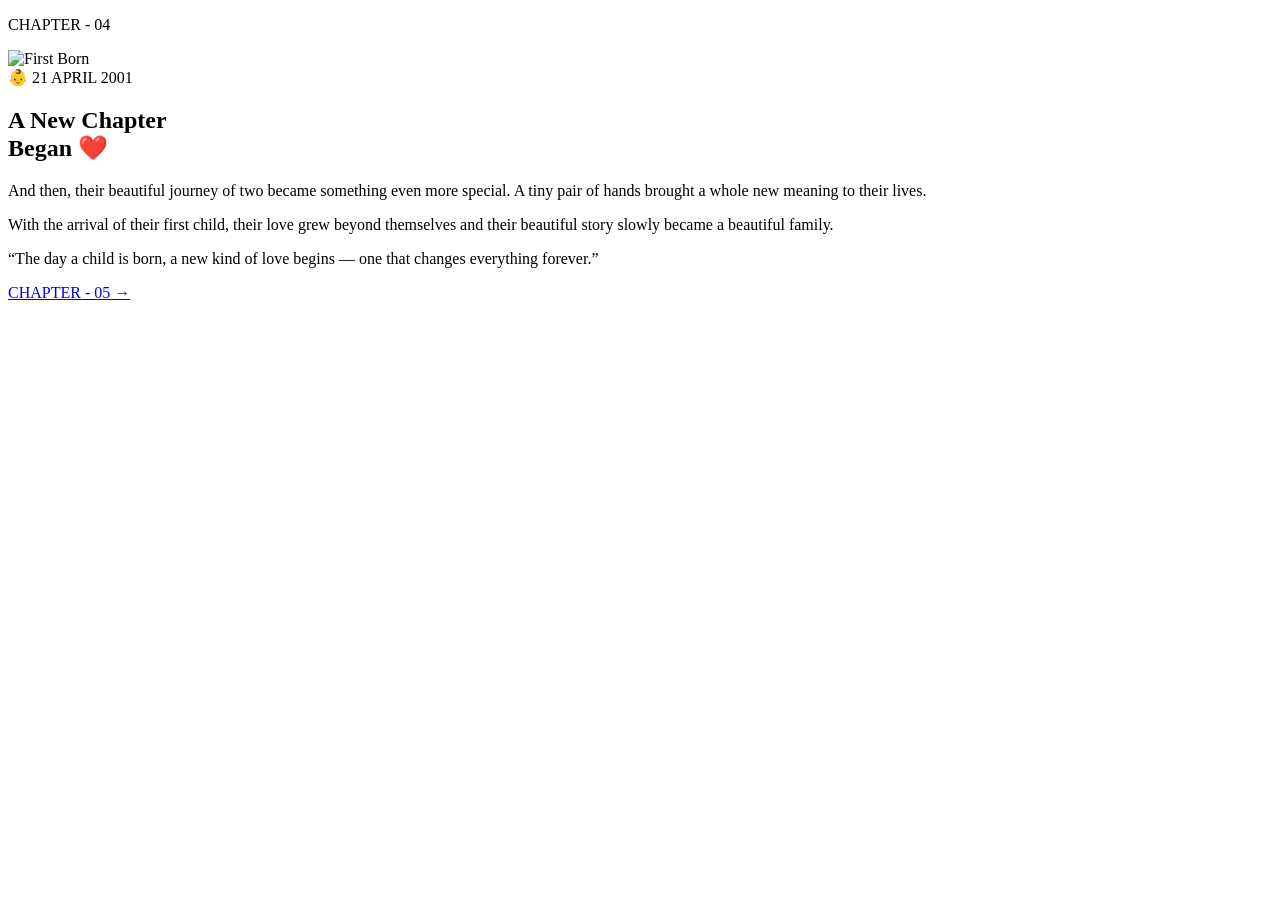
==== firstborn.html @ 6deac516 "Update and rename parents_anniversary_final/firstborn.html to firstborn.html" ====
<!DOCTYPE html>
<html lang="en">

<head>

    <meta charset="UTF-8">

    <meta name="viewport"
          content="width=device-width, initial-scale=1.0">

    <title>Chapter 4 - First Born ❤️</title>

    <link rel="stylesheet" href="style.css">

</head>


<body class="chapter-body">


    <section class="chapter-page">


        <!-- CHAPTER NUMBER -->

        <p class="chapter-number">
            CHAPTER - 04
        </p>


        <!-- MAIN CONTENT -->

        <div class="chapter-content reverse-layout">


            <!-- FIRST BORN IMAGE -->

            <div class="chapter-image">

                <img
                    src="images/firstborn.jpg"
                    alt="First Born"
                >

            </div>


            <!-- FIRST BORN DETAILS -->

            <div class="chapter-details">


                <div class="firstborn-story">


                    <!-- BIRTH DATE -->

                    <div class="date-display">

                        <span class="emoji">
                            👶
                        </span>

                        <span>
                            21 APRIL 2001
                        </span>

                    </div>


                    <!-- HEADING -->

                    <h2>
                        A New Chapter
                        <br>
                        Began ❤️
                    </h2>


                    <!-- STORY -->

                    <p>
                        And then, their beautiful journey of two
                        became something even more special.
                        A tiny pair of hands brought a whole new
                        meaning to their lives.
                    </p>


                    <p>
                        With the arrival of their first child,
                        their love grew beyond themselves and
                        their beautiful story slowly became
                        a beautiful family.
                    </p>


                    <!-- QUOTE -->

                    <p class="firstborn-quote">
                        “The day a child is born,
                        a new kind of love begins —
                        one that changes everything forever.”
                    </p>


                </div>


            </div>


        </div>


        <!-- NEXT CHAPTER BUTTON -->

        <a href="secondborn.html" class="next-btn">
            CHAPTER - 05 →
        </a>


    </section>


</body>

</html>
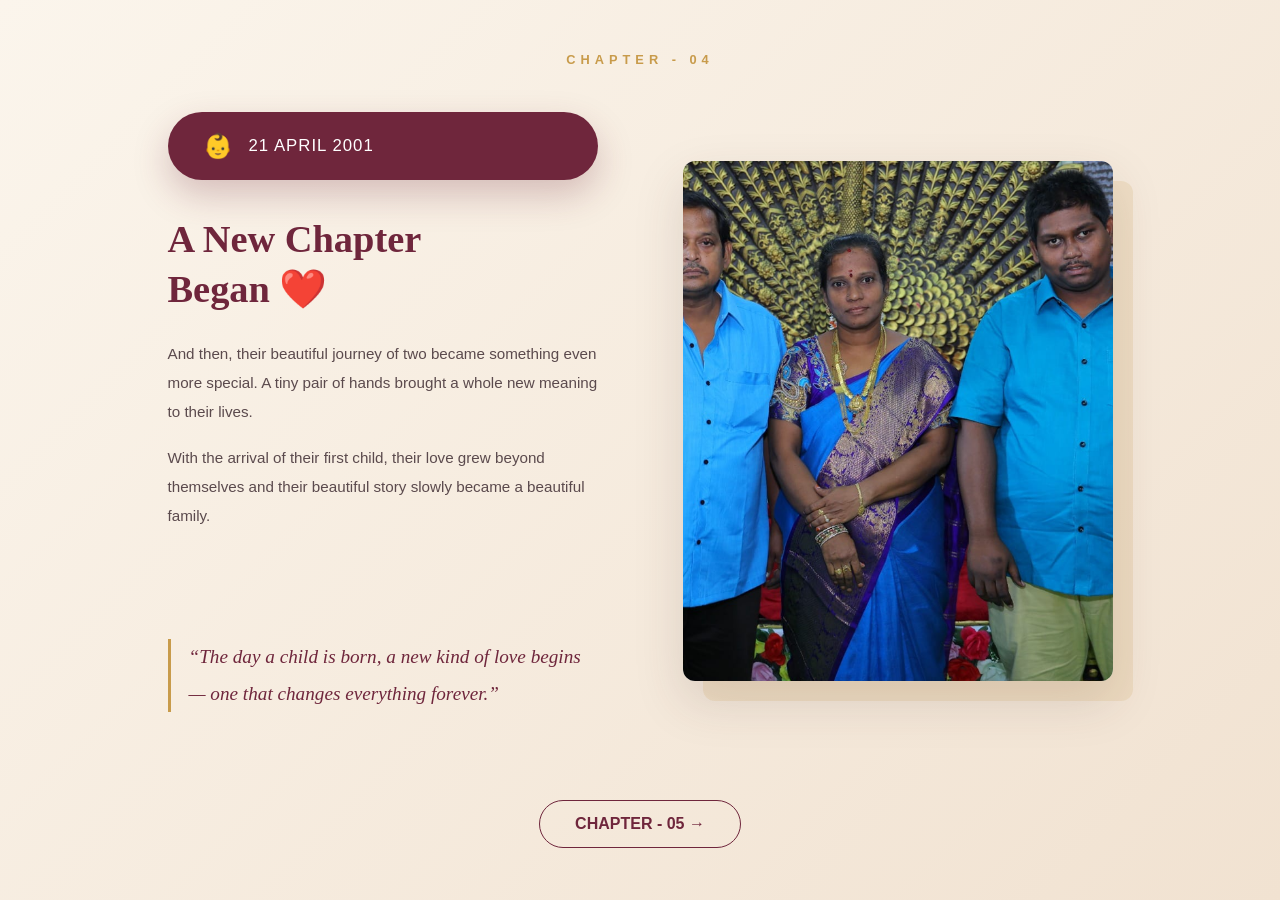
==== commit f975bf95: "Update firstborn.html" ====
--- a/firstborn.html
+++ b/firstborn.html
@@ -38,7 +38,7 @@
             <div class="chapter-image">
 
                 <img
-                    src="images/firstborn.jpg"
+                    src="firstborn.jpg"
                     alt="First Born"
                 >
 
--- a/style.css
+++ b/style.css
@@ -0,0 +1,806 @@
+@import url("https://fonts.googleapis.com/css2?family=Playfair+Display:wght@400;500;600;700&family=Poppins:wght@300;400;500;600&display=swap");
+
+:root{
+  --wine:#6f263c; --gold:#c89b4b; --cream:#fbf5ec; --dark:#2d2425;
+}
+*{margin:0;padding:0;box-sizing:border-box}
+body{font-family:"Poppins",sans-serif;color:var(--dark)}
+.hero{
+  min-height:100vh;display:flex;align-items:center;justify-content:center;text-align:center;
+  color:#fff;background:linear-gradient(rgba(45,20,28,.48),rgba(45,20,28,.8)),
+  url("images/wedding.jpg") center/cover no-repeat;
+}
+.hero-content{max-width:900px;padding:30px}
+.eyebrow{color:#f8db9a;font-size:.75rem;letter-spacing:4px;font-weight:600;margin-bottom:20px}
+h1{font-family:"Playfair Display",serif;font-size:clamp(3.4rem,9vw,7rem);line-height:1.1}
+h1 span{color:#f5d897;font-style:italic}
+.subtitle{max-width:650px;margin:28px auto;line-height:1.8}
+.date-badge{display:inline-block;padding:11px 25px;border:1px solid rgba(255,255,255,.6);border-radius:30px;margin-bottom:25px}
+.btn,.next-btn{
+  display:inline-block;text-decoration:none;border-radius:50px;font-weight:600;transition:.3s
+}
+.btn{padding:14px 32px;background:#fff;color:var(--wine)}
+.btn:hover{transform:translateY(-4px)}
+.chapter-body{min-height:100vh;background:linear-gradient(135deg,#fbf5ec,#f1e2d1)}
+.chapter-page{min-height:100vh;max-width:1200px;margin:auto;padding:50px 40px;display:flex;flex-direction:column;align-items:center;justify-content:center}
+.chapter-number{color:var(--gold);font-size:.8rem;font-weight:600;letter-spacing:5px;margin-bottom:45px}
+.chapter-content{width:100%;display:flex;align-items:center;justify-content:center;gap:85px}
+.reverse-layout{flex-direction:row-reverse}
+.chapter-image{width:430px;height:520px;overflow:hidden;border-radius:12px;background:#fff;
+ box-shadow:20px 20px 0 rgba(200,155,75,.16),0 20px 50px rgba(77,46,48,.15)}
+.chapter-image img{width:100%;height:100%;object-fit:cover;display:block}
+.chapter-details{display:flex;align-items:center}
+.date-display{display:flex;align-items:center;gap:15px;background:var(--wine);color:#fff;padding:20px 35px;border-radius:50px;font-size:1.05rem;font-weight:500;letter-spacing:1px;white-space:nowrap;box-shadow:0 15px 35px rgba(111,38,60,.25)}
+.emoji{font-size:1.5rem}
+.next-btn{margin-top:70px;padding:14px 35px;border:1.5px solid var(--wine);color:var(--wine)}
+.next-btn:hover{background:var(--wine);color:#fff;transform:translateY(-4px)}
+@media(max-width:850px){
+ .chapter-page{padding:45px 20px}
+ .chapter-content,.reverse-layout{flex-direction:column;gap:35px}
+ .chapter-image{width:100%;max-width:450px;height:500px}
+ .chapter-details{justify-content:center}
+}
+@media(max-width:500px){
+ .chapter-image{height:430px}
+ .date-display{font-size:.85rem;padding:16px 20px;white-space:normal;text-align:center}
+ .chapter-number{letter-spacing:3px;margin-bottom:30px}
+}
+/* =========================
+   DAD STORY SECTION
+========================= */
+
+.dad-story {
+
+    max-width: 430px;
+
+}
+
+
+/* DATE PAINA UNTUNDI */
+
+.dad-story .date-display {
+
+    margin-bottom: 35px;
+
+}
+
+
+/* HEADING */
+
+.dad-story h2 {
+
+    font-family: "Playfair Display", serif;
+
+    font-size: 2.4rem;
+
+    color: var(--wine);
+
+    line-height: 1.3;
+
+    margin-bottom: 25px;
+
+}
+
+
+/* PARAGRAPHS */
+
+.dad-story p {
+
+    font-size: 0.95rem;
+
+    line-height: 1.9;
+
+    margin-bottom: 18px;
+
+    color: #5b4a4d;
+
+}
+
+
+/* QUOTE */
+
+.dad-story .dad-quote {
+
+    font-family: "Playfair Display", serif;
+
+    font-size: 1.2rem;
+
+    font-style: italic;
+
+    color: var(--wine);
+
+    border-left: 3px solid var(--gold);
+
+    padding-left: 18px;
+
+    margin-top: 108px;
+
+}
+
+/* =========================
+   MOM STORY SECTION
+========================= */
+
+.mom-story {
+    max-width: 430px;
+}
+
+
+/* BIRTHDAY DATE */
+
+.mom-story .date-display {
+    margin-bottom: 35px;
+}
+
+
+/* HEADING */
+
+.mom-story h2 {
+    font-family: "Playfair Display", serif;
+
+    font-size: 2.4rem;
+
+    color: var(--wine);
+
+    line-height: 1.3;
+
+    margin-bottom: 25px;
+}
+
+
+/* STORY */
+
+.mom-story p {
+    font-size: 0.95rem;
+
+    line-height: 1.9;
+
+    margin-bottom: 18px;
+
+    color: #5b4a4d;
+}
+
+
+/* QUOTE */
+
+.mom-story .mom-quote {
+    font-family: "Playfair Display", serif;
+
+    font-size: 1.2rem;
+
+    font-style: italic;
+
+    color: var(--wine);
+
+    border-left: 3px solid var(--gold);
+
+    padding-left: 18px;
+
+    margin-top: 108px;
+}
+
+/* =========================
+   FIRST BORN STORY SECTION
+========================= */
+
+.firstborn-story {
+    max-width: 430px;
+}
+
+
+/* BIRTH DATE */
+
+.firstborn-story .date-display {
+    margin-bottom: 35px;
+}
+
+
+/* HEADING */
+
+.firstborn-story h2 {
+    font-family: "Playfair Display", serif;
+
+    font-size: 2.4rem;
+
+    color: var(--wine);
+
+    line-height: 1.3;
+
+    margin-bottom: 25px;
+}
+
+
+/* STORY */
+
+.firstborn-story p {
+    font-size: 0.95rem;
+
+    line-height: 1.9;
+
+    margin-bottom: 18px;
+
+    color: #5b4a4d;
+}
+
+
+/* QUOTE */
+
+.firstborn-story .firstborn-quote {
+    font-family: "Playfair Display", serif;
+
+    font-size: 1.2rem;
+
+    font-style: italic;
+
+    color: var(--wine);
+
+    border-left: 3px solid var(--gold);
+
+    padding-left: 18px;
+
+    margin-top: 108px;
+}
+
+/* =========================
+   WEDDING LOVE STORY
+========================= */
+
+.wedding-page {
+    padding-top: 70px;
+}
+
+
+/* MAIN STORY */
+
+.wedding-story {
+    max-width: 430px;
+}
+
+
+.wedding-story .date-display {
+    margin-bottom: 35px;
+}
+
+
+.wedding-story h2 {
+    font-family: "Playfair Display", serif;
+
+    font-size: 2.4rem;
+
+    color: var(--wine);
+
+    line-height: 1.3;
+
+    margin-bottom: 25px;
+}
+
+
+.wedding-story p {
+    font-size: 0.95rem;
+
+    line-height: 1.9;
+
+    margin-bottom: 18px;
+
+    color: #5b4a4d;
+}
+
+
+/* =========================
+   LOVE LETTER SECTION
+========================= */
+
+.love-letter-section {
+    max-width: 850px;
+
+    margin: 100px auto 0;
+
+    text-align: center;
+
+    padding: 70px 50px;
+
+    background: #fffaf3;
+
+    border-radius: 15px;
+
+    box-shadow:
+        0 15px 45px
+        rgba(77, 46, 48, 0.08);
+}
+
+
+.love-letter-icon {
+    font-size: 3rem;
+
+    margin-bottom: 15px;
+}
+
+
+.small-heading {
+    color: var(--gold);
+
+    font-size: 0.75rem;
+
+    font-weight: 600;
+
+    letter-spacing: 3px;
+
+    margin-bottom: 15px;
+}
+
+
+.love-letter-section h2 {
+    font-family: "Playfair Display", serif;
+
+    color: var(--wine);
+
+    font-size: 2.3rem;
+
+    line-height: 1.4;
+
+    margin-bottom: 25px;
+}
+
+
+.love-letter-section > p {
+    max-width: 600px;
+
+    margin: auto;
+
+    line-height: 1.9;
+
+    color: #5b4a4d;
+}
+
+
+.letter-box {
+    max-width: 600px;
+
+    margin: 40px auto 0;
+
+    padding: 35px;
+
+    background: #f5eadc;
+
+    border-radius: 8px;
+
+    font-family: "Playfair Display", serif;
+
+    font-style: italic;
+
+    line-height: 1.8;
+
+    color: var(--wine);
+
+    position: relative;
+}
+
+
+.letter-mark {
+    font-size: 4rem;
+
+    color: var(--gold);
+
+    line-height: 0;
+}
+
+
+/* =========================
+   PHONE CALL SECTION
+========================= */
+
+.calls-section {
+    max-width: 850px;
+
+    margin: 100px auto;
+
+    display: flex;
+
+    align-items: center;
+
+    gap: 50px;
+
+    padding: 50px;
+}
+
+
+.call-icon {
+    min-width: 120px;
+
+    height: 120px;
+
+    display: flex;
+
+    align-items: center;
+
+    justify-content: center;
+
+    background: var(--wine);
+
+    border-radius: 50%;
+
+    font-size: 3rem;
+
+    box-shadow:
+        0 15px 30px
+        rgba(111, 38, 60, 0.2);
+}
+
+
+.calls-content h2 {
+    font-family: "Playfair Display", serif;
+
+    font-size: 2.3rem;
+
+    color: var(--wine);
+
+    line-height: 1.3;
+
+    margin-bottom: 20px;
+}
+
+
+.calls-content p {
+    line-height: 1.9;
+
+    color: #5b4a4d;
+
+    margin-bottom: 20px;
+}
+
+
+.call-quote {
+    font-family: "Playfair Display", serif;
+
+    font-size: 1.15rem;
+
+    font-style: italic;
+
+    color: var(--wine) !important;
+
+    border-left: 3px solid var(--gold);
+
+    padding-left: 20px;
+
+    margin-top: 25px;
+}
+
+
+/* =========================
+   FOREVER SECTION
+========================= */
+
+.forever-section {
+    max-width: 850px;
+
+    margin: 50px auto;
+
+    padding: 80px 40px;
+
+    text-align: center;
+
+    background: var(--wine);
+
+    color: white;
+
+    border-radius: 15px;
+}
+
+
+.forever-icon {
+    font-size: 3rem;
+}
+
+
+.forever-section h2 {
+    font-family: "Playfair Display", serif;
+
+    font-size: 3rem;
+
+    color: #f5d897;
+
+    margin: 20px 0;
+}
+
+
+.forever-text {
+    font-size: 1rem;
+
+    line-height: 1.8;
+
+    max-width: 550px;
+
+    margin: 20px auto;
+}
+
+
+.forever-section h3 {
+    font-family: "Playfair Display", serif;
+
+    font-size: 2.3rem;
+
+    line-height: 1.4;
+
+    color: #f5d897;
+
+    margin: 30px 0;
+}
+
+
+.forever-section p {
+    max-width: 600px;
+
+    margin: 20px auto;
+
+    line-height: 1.9;
+}
+
+
+.forever-quote {
+    margin-top: 35px;
+
+    font-family: "Playfair Display", serif;
+
+    font-size: 1.4rem;
+
+    font-style: italic;
+
+    color: #f5d897;
+}
+
+
+/* =========================
+   MOBILE VIEW
+========================= */
+
+@media (max-width: 850px) {
+
+    .love-letter-section {
+        margin-top: 70px;
+
+        padding: 50px 25px;
+    }
+
+
+    .calls-section {
+        flex-direction: column;
+
+        text-align: center;
+
+        padding: 30px 20px;
+
+        margin: 70px auto;
+    }
+
+
+    .call-icon {
+        min-width: 100px;
+
+        height: 100px;
+    }
+
+
+    .call-quote {
+        text-align: left;
+    }
+
+}
+
+
+@media (max-width: 500px) {
+
+    .wedding-story h2,
+    .love-letter-section h2,
+    .calls-content h2 {
+        font-size: 2rem;
+    }
+
+
+    .forever-section {
+        padding: 60px 20px;
+    }
+
+
+    .forever-section h2 {
+        font-size: 2.3rem;
+    }
+
+
+    .forever-section h3 {
+        font-size: 1.8rem;
+    }
+
+
+    .letter-box {
+        padding: 25px 20px;
+    }
+
+}
+
+/* =========================
+   SECOND BORN STORY
+========================= */
+
+.secondborn-story {
+    max-width: 430px;
+}
+
+
+/* DATE */
+
+.secondborn-story .date-display {
+    margin-bottom: 35px;
+}
+
+
+/* HEADING */
+
+.secondborn-story h2 {
+    font-family: "Playfair Display", serif;
+
+    font-size: 2.4rem;
+
+    color: var(--wine);
+
+    line-height: 1.3;
+
+    margin-bottom: 25px;
+}
+
+
+/* STORY */
+
+.secondborn-story p {
+    font-size: 0.95rem;
+
+    line-height: 1.9;
+
+    margin-bottom: 18px;
+
+    color: #5b4a4d;
+}
+
+
+/* QUOTE */
+
+.secondborn-story .secondborn-quote {
+    font-family: "Playfair Display", serif;
+
+    font-size: 1.2rem;
+
+    font-style: italic;
+
+    color: var(--wine);
+
+    border-left: 3px solid var(--gold);
+
+    padding-left: 18px;
+
+    margin-top: 28px;
+}
+
+
+/* =========================
+   FINAL FAMILY MESSAGE
+========================= */
+
+.family-ending {
+    max-width: 850px;
+
+    margin: 100px auto 30px;
+
+    padding: 80px 50px;
+
+    text-align: center;
+
+    background: var(--wine);
+
+    color: white;
+
+    border-radius: 15px;
+
+    box-shadow:
+        0 20px 50px
+        rgba(111, 38, 60, 0.18);
+}
+
+
+.ending-heart {
+    font-size: 3rem;
+
+    display: block;
+
+    margin-bottom: 20px;
+}
+
+
+.family-ending h2 {
+    font-family: "Playfair Display", serif;
+
+    font-size: 2.8rem;
+
+    color: #f5d897;
+
+    margin-bottom: 25px;
+}
+
+
+.family-ending p {
+    max-width: 600px;
+
+    margin: 15px auto;
+
+    line-height: 1.9;
+}
+
+
+.anniversary-message {
+    font-family: "Playfair Display", serif;
+
+    font-size: 2rem;
+
+    color: #f5d897;
+
+    margin-top: 40px !important;
+}
+
+
+.years-message {
+    display: inline-block;
+
+    margin-top: 20px !important;
+
+    padding: 10px 22px;
+
+    border: 1px solid
+        rgba(255,255,255,0.5);
+
+    border-radius: 30px;
+
+    font-size: 0.8rem;
+
+    letter-spacing: 2px;
+}
+
+
+/* =========================
+   MOBILE
+========================= */
+
+/* =========================
+   SECOND BORN IMAGE SIZE ONLY
+========================= */
+
+.secondborn-image {
+    width: 550px;
+    height: 520px;
+}
+
+.secondborn-image img {
+    width: 100%;
+    height: 100%;
+    object-fit: cover;
+}
+
+
+/* TABLET / MOBILE */
+
+@media (max-width: 850px) {
+
+    .secondborn-image {
+        width: 100%;
+        max-width: 550px;
+        height: 500px;
+    }
+
+}
+
+
+@media (max-width: 500px) {
+
+    .secondborn-image {
+        width: 100%;
+        height: 430px;
+    }
+
+}
